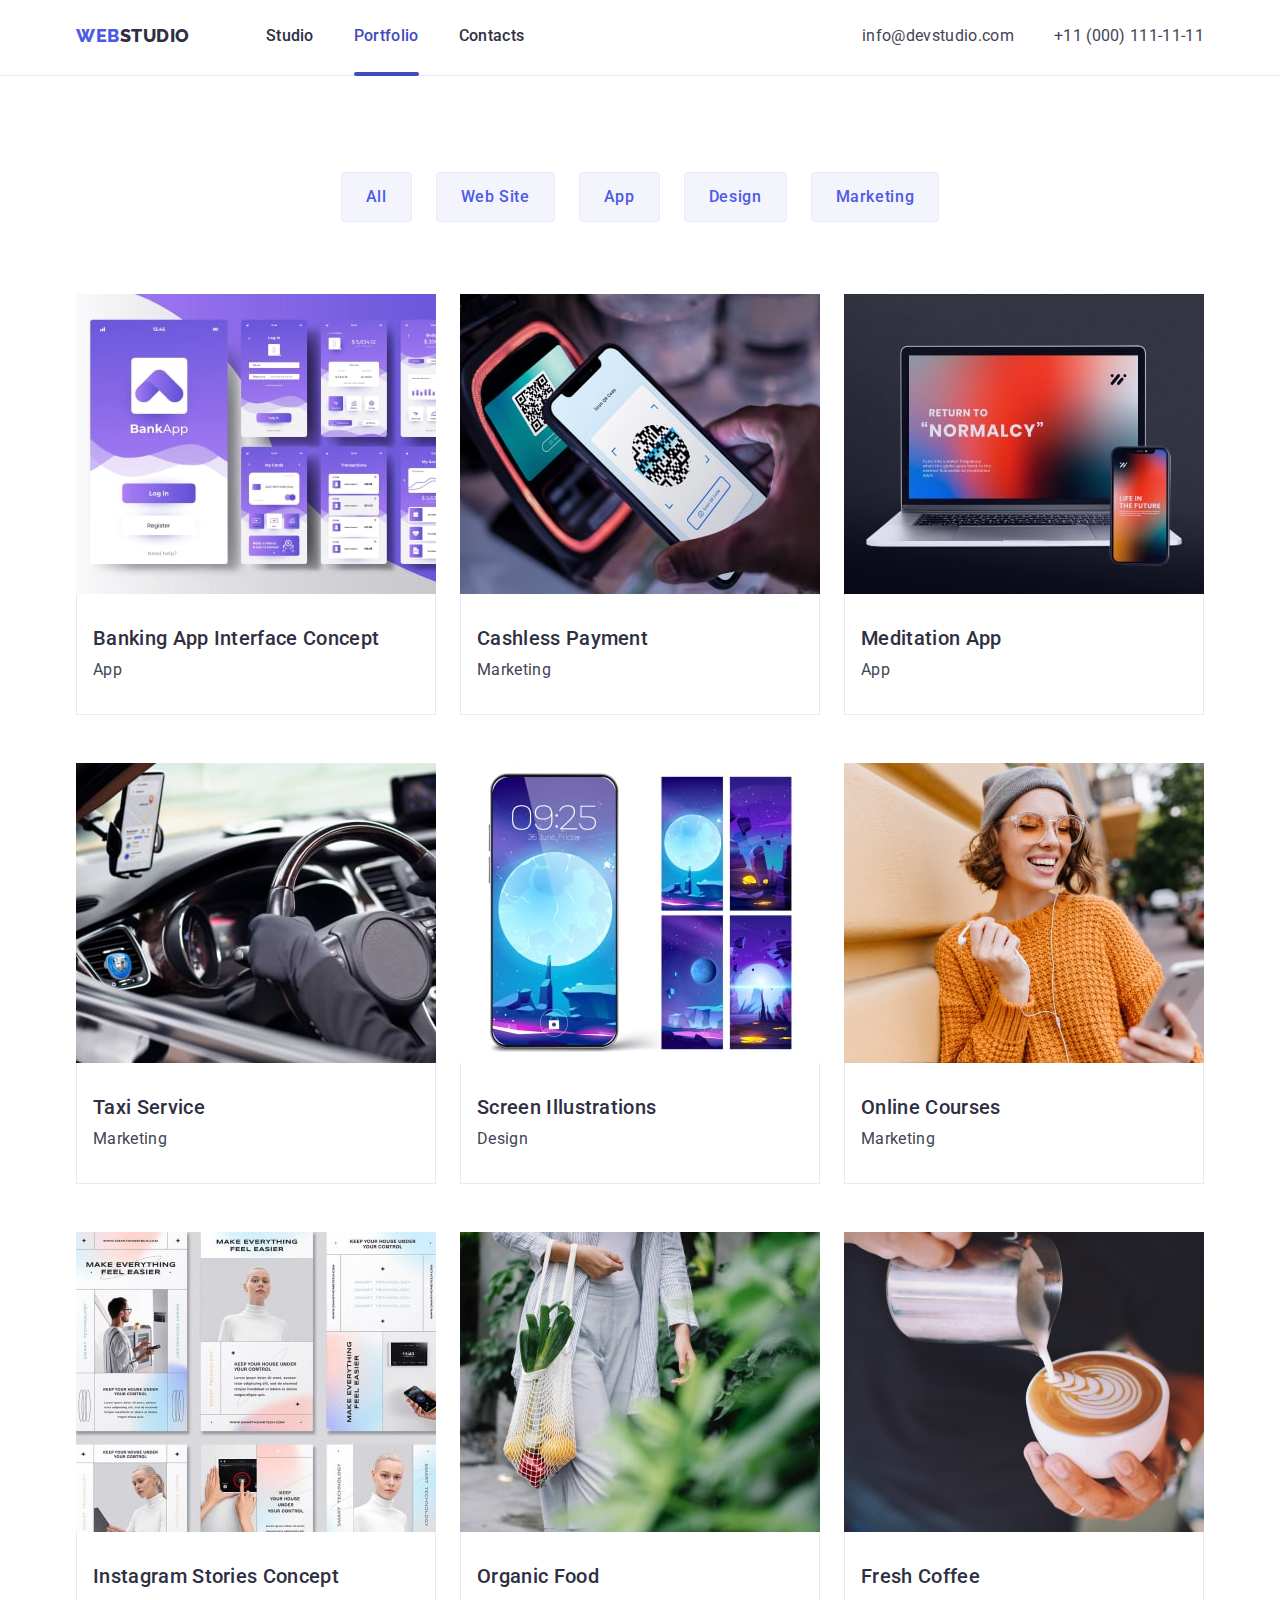
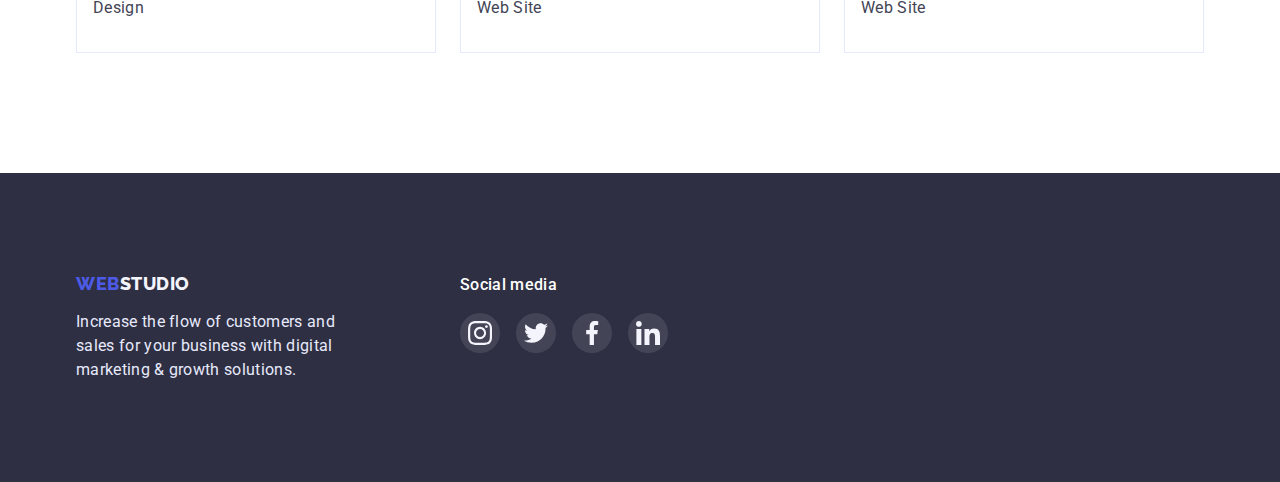
==== portfolio.html @ 33df3042 "Initial commit" ====
<!DOCTYPE html>
<html lang="en">
  <head>
    <meta charset="UTF-8" />
    <meta http-equiv="X-UA-Compatible" content="IE=edge" />
    <meta name="viewport" content="width=device-width, initial-scale=1.0" />
    <title>Portfolio</title>
    <link rel="preconnect" href="https://fonts.googleapis.com" />
    <link rel="preconnect" href="https://fonts.gstatic.com" crossorigin />
    <link
      href="https://fonts.googleapis.com/css2?family=Raleway:wght@800&family=Roboto:wght@400;500;700;900&display=swap"
      rel="stylesheet"
    />
    <link
      rel="stylesheet"
      href="https://cdnjs.cloudflare.com/ajax/libs/modern-normalize/1.1.0/modern-normalize.min.css"
    />
    <link rel="stylesheet" href="./css/styles.css" />
  </head>
  <body>
    <header class="header">
      <div class="container header-container">
        <nav class="header-navigation">
          <a href="./index.html" class="logo header-logo link"
            ><span class="accent">Web</span>Studio</a
          >
          <ul class="header-list list">
            <li class="header-item">
              <a href="./index.html" class="header-link link">Studio</a>
            </li>
            <li class="header-item">
              <a href="./portfolio.html" class="header-link link active"
                >Portfolio</a
              >
            </li>
            <li class="header-item">
              <a href="" class="header-link link">Contacts</a>
            </li>
          </ul>
        </nav>
        <address class="header-address">
          <ul class="address-list list">
            <li class="address-item">
              <a href="mailto:info@devstudio.com" class="header-mail link"
                >info@devstudio.com</a
              >
            </li>
            <li>
              <a href="tel:+110001111111" class="header-tel link"
                >+11 (000) 111-11-11</a
              >
            </li>
          </ul>
        </address>
      </div>
    </header>
    <main>
      <section class="examples section">
        <div class="container">
          <h1 class="visually-hidden">Work examples</h1>
          <ul class="examples-btn-list list">
            <li class="examples-btn-item">
              <button type="button" class="examples-btn">All</button>
            </li>
            <li class="examples-btn-item">
              <button type="button" class="examples-btn">Web Site</button>
            </li>
            <li class="examples-btn-item">
              <button type="button" class="examples-btn">App</button>
            </li>
            <li class="examples-btn-item">
              <button type="button" class="examples-btn">Design</button>
            </li>
            <li class="examples-btn-item">
              <button type="button" class="examples-btn">Marketing</button>
            </li>
          </ul>
          <ul class="examples-list list">
            <li class="examples-item">
              <a href="" class="examples-link link">
                <div class="examples-thumb">
                  <img
                  src="./images/img-pf-01.jpg"
                  alt="Project Card 1"
                  width="360"
                />
                <div class="examples-overlay">
                  <p class="examples-overlay-text">
                    14 Stylish and User-Friendly App Design Concepts · Task
                    Manager App · Calorie Tracker App · Exotic Fruit Ecommerce App
                    · Cloud Storage App
                  </p>
                </div>
                </div>
                <div class="card-border">
                  <h2 class="examples-item-title">
                    Banking App Interface Concept
                  </h2>
                  <p class="examples-text">App</p>
                </div>

              </a>
            </li>
            <li class="examples-item">
              <a href="" class="examples-link link">
                <div class="examples-thumb">
                  <img
                  src="./images/img-pf-02.jpg"
                  alt="Project Card 2"
                  width="360"
                />
                <div class="examples-overlay">
                  <p class="examples-overlay-text">
                    14 Stylish and User-Friendly App Design Concepts · Task
                    Manager App · Calorie Tracker App · Exotic Fruit Ecommerce App
                    · Cloud Storage App
                  </p>
                </div>
                </div>
                <div class="card-border">
                  <h2 class="examples-item-title">Cashless Payment</h2>
                  <p class="examples-text">Marketing</p>
                </div>
              </a>
            </li>
            <li class="examples-item">
              <a href="" class="examples-link link">
                <div class="examples-thumb">
                  <img
                  src="./images/img-pf-03.jpg"
                  alt="Project Card 3"
                  width="360"
                />
                <div class="examples-overlay">
                  <p class="examples-overlay-text">
                    14 Stylish and User-Friendly App Design Concepts · Task
                    Manager App · Calorie Tracker App · Exotic Fruit Ecommerce App
                    · Cloud Storage App
                  </p>
                </div>
                </div>
                <div class="card-border">
                  <h2 class="examples-item-title">Meditation App</h2>
                  <p class="examples-text">App</p>
                </div>
              </a>
            </li>
            <li class="examples-item">
              <a href="" class="examples-link link">
                <div class="examples-thumb">
                  <img
                  src="./images/img-pf-04.jpg"
                  alt="Project Card 4"
                  width="360"
                />
                <div class="examples-overlay">
                  <p class="examples-overlay-text">
                    14 Stylish and User-Friendly App Design Concepts · Task
                    Manager App · Calorie Tracker App · Exotic Fruit Ecommerce App
                    · Cloud Storage App
                  </p>
                </div>
                </div>
                <div class="card-border">
                  <h2 class="examples-item-title">Taxi Service</h2>
                  <p class="examples-text">Marketing</p>
                </div>
              </a>
            </li>
            <li class="examples-item">
              <a href="" class="examples-link link">
                <div class="examples-thumb">
                  <img
                  src="./images/img-pf-05.jpg"
                  alt="Project Card 5"
                  width="360"
                />
                <div class="examples-overlay">
                  <p class="examples-overlay-text">
                    14 Stylish and User-Friendly App Design Concepts · Task
                    Manager App · Calorie Tracker App · Exotic Fruit Ecommerce App
                    · Cloud Storage App
                  </p>
                </div>
                </div>
                <div class="card-border">
                  <h2 class="examples-item-title">Screen Illustrations</h2>
                  <p class="examples-text">Design</p>
                </div>
              </a>
            </li>
            <li class="examples-item">
              <a href="" class="examples-link link">
                <div class="examples-thumb">
                  <img
                  src="./images/img-pf-06.jpg"
                  alt="Project Card 6"
                  width="360"
                />
                <div class="examples-overlay">
                  <p class="examples-overlay-text">
                    14 Stylish and User-Friendly App Design Concepts · Task
                    Manager App · Calorie Tracker App · Exotic Fruit Ecommerce App
                    · Cloud Storage App
                  </p>
                </div>
                </div>
                <div class="card-border">
                  <h2 class="examples-item-title">Online Courses</h2>
                  <p class="examples-text">Marketing</p>
                </div>
              </a>
            </li>
            <li class="examples-item">
              <a href="" class="examples-link link">
                <div class="examples-thumb">
                  <img
                  src="./images/img-pf-07.jpg"
                  alt="Project Card 7"
                  width="360"
                />
                <div class="examples-overlay">
                  <p class="examples-overlay-text">
                    14 Stylish and User-Friendly App Design Concepts · Task
                    Manager App · Calorie Tracker App · Exotic Fruit Ecommerce App
                    · Cloud Storage App
                  </p>
                </div>
                </div>
                <div class="card-border">
                  <h2 class="examples-item-title">Instagram Stories Concept</h2>
                  <p class="examples-text">Design</p>
                </div>
              </a>
            </li>
            <li class="examples-item">
              <a href="" class="examples-link link">
                <div class="examples-thumb">
                  <img
                  src="./images/img-pf-08.jpg"
                  alt="Project Card 8"
                  width="360"
                />
                <div class="examples-overlay">
                  <p class="examples-overlay-text">
                    14 Stylish and User-Friendly App Design Concepts · Task
                    Manager App · Calorie Tracker App · Exotic Fruit Ecommerce App
                    · Cloud Storage App
                  </p>
                </div>
                </div>
                <div class="card-border">
                  <h2 class="examples-item-title">Organic Food</h2>
                  <p class="examples-text">Web Site</p>
                </div>
              </a>
            </li>
            <li class="examples-item">
              <a href="" class="examples-link link">
                <div class="examples-thumb">
                  <img
                  src="./images/img-pf-09.jpg"
                  alt="Project Card 9"
                  width="360"
                />
                <div class="examples-overlay">
                  <p class="examples-overlay-text">
                    14 Stylish and User-Friendly App Design Concepts · Task
                    Manager App · Calorie Tracker App · Exotic Fruit Ecommerce App
                    · Cloud Storage App
                  </p>
                </div>
                </div>
                <div class="card-border">
                  <h2 class="examples-item-title">Fresh Coffee</h2>
                  <p class="examples-text">Web Site</p>
                </div>
              </a>
            </li>
          </ul>
        </div>
      </section>
    </main>
    <footer class="footer">
      <div class="container footer-container">
        <div>
          <a href="./index.html" class="logo footer-logo link"
          ><span class="accent">Web</span>Studio</a
        >
        <p class="footer-text">
          Increase the flow of customers and sales for your business with
          digital marketing & growth solutions.
        </p>
        </div>
        <div class="footer-soc">
          <h4 class="footer-soc-title">Social media</h4>
          <ul class="footer-soc-list list">
            <li class="footer-soc-item">
              <a class="footer-soc-link link" href="">
                <svg class="footer-soc-icon" width="24" height="24">
                  <use href="./images/icons.svg#instagram" ></use>
                </svg>
              </a>
            </li>
            <li class="footer-soc-item">
              <a class="footer-soc-link link" href="">
                <svg class="footer-soc-icon" width="24" height="24">
                  <use href="./images/icons.svg#twitter" ></use>
                </svg>
              </a>
            </li>
            <li class="footer-soc-item">
              <a class="footer-soc-link link" href="">
                <svg class="footer-soc-icon" width="24" height="24">
                  <use href="./images/icons.svg#facebook" ></use>
                </svg>
              </a>
            </li>
            <li class="footer-soc-item">
              <a class="footer-soc-link link" href="">
                <svg class="footer-soc-icon" width="24" height="24">
                  <use href="./images/icons.svg#linkedin" ></use>
                </svg>
              </a>
            </li>
          </ul>
        </div>
      </div>
    </footer>
  </body>
</html>
---- css/styles.css ----
:root {
  --primary-text-color: #434455;
  --primary-bg-color: #e5e5e5;
  --title-text-color: #2e2f42;
  --accent-color: #4d5ae5;
  --hover-bg-color: #404bbf;
  --timing-function: cubic-bezier(0.4, 0, 0.2, 1);
  --time: 250ms;
}

body {
  color: var(--primary-text-color);
  font-family: 'Roboto', sans-serif;
  letter-spacing: 0.02em;
}

.link {
  text-decoration: none;
}

.list {
  list-style: none;
}

h1,
h2,
h3,
h4,
h5,
h6,
p {
  margin: 0;
}

ul {
  margin: 0;
  padding-left: 0;
}

.container {
  margin-left: auto;
  margin-right: auto;
  width: 1158px;
  padding-left: 15px;
  padding-right: 15px;
  /* outline: 2px solid tomato; */
}

.section {
  padding-top: 120px;
  padding-bottom: 120px;
}

img {
  display: block;
}

.visually-hidden {
  position: absolute;
  width: 1px;
  height: 1px;
  margin: -1px;
  border: 0;
  padding: 0;
  clip: rect(0 0 0 0);
  overflow: hidden;
}

/* --------HEADER-------- */

.header {
  border-bottom: 1px solid #e7e9fc;
  padding-top: 24px;
  padding-bottom: 27px;

  background-color: #ffffff;
}

.header-container {
  display: flex;
  justify-content: space-between;
  align-items: center;
}

.header-navigation {
  display: flex;
}

.logo {
  font-family: 'Raleway';
  font-weight: 800;
  letter-spacing: 0.03em;
  text-transform: uppercase;
}

.header-logo {
  margin-right: 76px;

  font-size: 18px;
  line-height: 1.33;
  color: #2e2f42;
  transition: color var(--time) var(--timing-function);
}

.logo .accent {
  color: var(--accent-color);
}

.logo:hover,
.logo:focus {
  color: var(--accent-color);
}

.header-list {
  display: flex;
}

.header-item:not(:last-child) {
  margin-right: 40px;
}

.header-item {
  position: relative;
}

.header-link {
  font-weight: 500;
  font-size: 16px;
  line-height: 1.5;
  color: var(--title-text-color);
  transition: color var(--time) var(--timing-function);
}

.header-link::after {
  position: absolute;
  content: '';
  left: 0;
  top: calc(100% + 24px);
  display: inline-block;
  width: 100%;
  height: 4px;
  border-radius: 2px;
  background-color: var(--hover-bg-color);
  opacity: 0;
}

.header-link:hover,
.header-link:focus {
  color: var(--hover-bg-color);
}

.header-link.active {
  color: var(--hover-bg-color);
}

.header-link.active::after {
  opacity: 1;
}

.header-mail,
.header-tel {
  font-style: normal;
  font-size: 16px;
  line-height: 1.5;
  color: inherit;
  transition: color var(--time) var(--timing-function);
}

.address-list {
  display: flex;
}

.address-item {
  margin-right: 40px;
}

.header-mail:hover,
.header-mail:focus,
.header-tel:hover,
.header-tel:focus {
  color: var(--hover-bg-color);
}

/* --------HERO-------- */

.overlay {
  max-width: 1440px;
  margin-left: auto;
  margin-right: auto;

  background-image: linear-gradient(
      rgba(46, 47, 66, 0.7),
      rgba(46, 47, 66, 0.7)
    ),
    url('../images/people-office.jpg');
  background-repeat: no-repeat;
  background-position: center;
  background-size: cover;
  background-color: #2e2f42;
}

.hero {
  padding-top: 188px;
  padding-bottom: 188px;

  text-align: center;
}

.hero-title {
  margin-bottom: 48px;

  font-size: 56px;
  line-height: calc(60 / 56);

  color: #ffffff;
}
.hero-btn {
  border-radius: 4px;
  border: none;
  padding: 16px 32px;

  font-family: inherit;
  font-weight: 500;
  font-size: 16px;
  line-height: 1.5;
  letter-spacing: 0.04em;
  color: #ffffff;
  background-color: var(--accent-color);
  box-shadow: 0px 4px 4px rgba(0, 0, 0, 0.15);

  cursor: pointer;

  transition: background-color var(--time) var(--timing-function);
}

.hero-btn:hover,
.hero-btn:focus {
  background-color: var(--hover-bg-color);
}

/* --------MODAL-------- */

.backdrop {
  position: fixed;
  top: 0;
  left: 0;
  width: 100%;
  height: 100%;
  background-color: rgba(46, 47, 66, 0.4);
  opacity: 1;
  visibility: visible;

  transition: opacity var(--time) var(--timing-function),
    visibility var(--time) var(--timing-function);
}

.modal {
  position: absolute;
  left: 50%;
  top: 50%;
  transform: translate(-50%, -50%) scale(1);

  width: 408px;
  height: 576px;
  border-radius: 4px;

  background-color: #fcfcfc;
  box-shadow: 0px 1px 1px rgba(0, 0, 0, 0.14), 0px 1px 3px rgba(0, 0, 0, 0.12),
    0px 2px 1px rgba(0, 0, 0, 0.2);
  opacity: 1;

  transition: transform var(--time) var(--timing-function);
}

.modal-btn {
  position: absolute;
  top: 24px;
  right: 24px;

  display: flex;
  justify-content: center;
  align-items: center;

  padding: 0;
  width: 24px;
  height: 24px;
  border-radius: 50%;

  color: #000000;
  background-color: #e7e9fc;
  border: 1px solid rgba(0, 0, 0, 0.1);

  transition: color var(--time) var(--timing-function),
    background-color var(--time) var(--timing-function);
}

.modal-btn-icon {
  fill: currentColor;
}

.modal-btn:hover,
.modal-btn:focus {
  color: #ffffff;
  background-color: var(--hover-bg-color);
  border-color: transparent;
}

.backdrop.is-hidden {
  visibility: hidden;
  opacity: 0;
  pointer-events: none;
}

.backdrop.is-hidden .modal {
  transform: translate(-50%, -50%) scale(1.1);
}

/* --------OUR ADVANTAGES-------- */



.benefits-list {
  display: flex;
  gap: 24px;
}

.benefits-item {
  flex-basis: calc((100% - 72px) / 4);
}

.benefits-thumb {
  height: 112px;
  padding-top: 24px;
  padding-bottom: 24px;
  margin-bottom: 8px;
  background: #f4f4fd;
  border-radius: 4px;
}

.benefits-icon {
  display: block;
  width: 64px;
  height: 64px;
  margin-left: auto;
  margin-right: auto;
}

.benefits-title {
  margin-bottom: 8px;

  font-weight: 500;
  font-size: 20px;
  line-height: 1.2;
  color: var(--title-text-color);
}
.benefits-item-text {
  font-size: 16px;
  line-height: 1.5;
}

/* --------WHAT ARE WE DOING-------- */

.case.section {
  padding-top: 0;
}

.case-title {
  margin-bottom: 72px;

  font-size: 36px;
  line-height: 1.11;
  text-align: center;
  text-transform: capitalize;
  color: var(--title-text-color);
}

.case-list {
  display: flex;
  justify-content: space-between;
}

/* --------OUR TEAM-------- */

.team {
  background-color: #f4f4fd;
}

.team-title {
  margin-bottom: 72px;

  font-size: 36px;
  line-height: 1.11;
  text-align: center;
  text-transform: capitalize;
  color: var(--title-text-color);
}

.team-list {
  display: flex;
  justify-content: space-between;
}

.team-item {
  padding-bottom: 32px;

  text-align: center;
  background: #ffffff;
  border-radius: 0px 0px 4px 4px;
  box-shadow: 0px 1px 6px rgba(46, 47, 66, 0.08),
    0px 1px 1px rgba(46, 47, 66, 0.16), 0px 2px 1px rgba(46, 47, 66, 0.08);
}

.team-item-title {
  margin-top: 32px;
  margin-bottom: 8px;

  font-weight: 500;
  font-size: 20px;
  line-height: 1.2;
  color: var(--title-text-color);
}

.team-item-text {
  font-size: 16px;
  line-height: 1.5;
}

.team-soc-list {
  display: flex;
  gap: 24px;
  justify-content: center;
  margin-top: 8px;
}

.team-soc-link {
  display: flex;
  width: 40px;
  height: 40px;
  justify-content: center;
  align-items: center;

  background-color: var(--accent-color);
  border-radius: 50%;

  transition: background-color var(--time) var(--timing-function);
}

.team-soc-link:hover,
.team-soc-link:focus {
  background-color: var(--hover-bg-color);
}

/* --------Customers-------- */

.customer-title {
  margin-bottom: 72px;

  font-size: 36px;
  line-height: 1.11;
  text-align: center;
  text-transform: capitalize;
  color: var(--title-text-color);
}

.customer-list {
  display: flex;
  gap: 24px;
  justify-content: center;
}

.customer-link {
  display: flex;
  width: 168px;
  height: 88px;
  justify-content: center;
  align-items: center;
  color: #8e8f99;

  border: 1px solid #8e8f99;
  border-radius: 4px;

  transition: color var(--time) var(--timing-function),
    border-color var(--time) var(--timing-function);
}

.customer-link:hover,
.customer-link:focus {
  color: var(--hover-bg-color);
  border-color: var(--hover-bg-color);
}

.customer-icon {
  fill: currentColor;
}

/* --------FOOTER-------- */

.footer {
  padding: 100px 0;

  background-color: var(--title-text-color);
}

.footer-container {
  display: flex;
}

.footer-logo {
  display: inline-block;
  margin-bottom: 16px;

  font-size: 18px;
  line-height: 1.17;
  color: #f4f4fd;
  transition: color var(--time) var(--timing-function);
}

.footer-text {
  width: 264px;

  font-size: 16px;
  line-height: 1.5;
  color: #e7e9fc;
}

.footer-soc {
  margin-left: 120px;
}

.footer-soc-title {
  margin-bottom: 16px;

  font-weight: 500;
  font-size: 16px;
  line-height: 1.5;
  color: #ffffff;
}

.footer-soc-list {
  display: flex;
  gap: 16px;
}

.footer-soc-link {
  display: flex;
  width: 40px;
  height: 40px;
  justify-content: center;
  align-items: center;

  background-color: rgba(255, 255, 255, 0.1);
  border-radius: 50%;

  transition: background-color var(--time) var(--timing-function);
}

.footer-soc-link:hover,
.footer-soc-link:focus {
  background-color: #31d0aa;
}

/* -------------PORTFOLIO PAGE------------- */

.examples.section {
  padding-top: 96px;
}

.examples-btn-list {
  display: flex;
  justify-content: center;
  margin-bottom: 72px;
}

.examples-btn-item:not(:last-child) {
  margin-right: 24px;
}

.examples-btn {
  padding: 12px 24px;
  border: 1px solid #e7e9fc;
  border-radius: 4px;

  font-family: inherit;
  font-weight: 500;
  font-size: 16px;
  line-height: 1.5;
  letter-spacing: 0.04em;
  color: var(--accent-color);
  background-color: #f4f4fd;

  cursor: pointer;

  transition: color var(--time) var(--timing-function),
    background-color var(--time) var(--timing-function),
    box-shadow var(--time) var(--timing-function),
    border-color var(--time) var(--timing-function);
}

.examples-btn:hover,
.examples-btn:focus {
  color: #ffffff;
  background-color: var(--hover-bg-color);
  border-color: transparent;

  box-shadow: 0px 3px 1px rgba(0, 0, 0, 0.1), 0px 2px 1px rgba(0, 0, 0, 0.08),
    0px 2px 2px rgba(0, 0, 0, 0.12);
}

.examples-list {
  display: flex;
  flex-wrap: wrap;
  row-gap: 48px;
  column-gap: 24px;
}

.examples-link {
  display: block;
  flex-basis: calc((100% - 48px) / 3);
  
  background-color: #ffffff;

  transition: box-shadow var(--time) var(--timing-function);
}

.examples-link:hover,
.examples-link:focus {
  box-shadow: 0px 1px 6px rgba(46, 47, 66, 0.08),
    0px 1px 1px rgba(46, 47, 66, 0.16), 0px 2px 1px rgba(46, 47, 66, 0.08);
}

.examples-item-title {
  margin-bottom: 8px;

  font-weight: 500;
  font-size: 20px;
  line-height: 1.2;
  color: var(--title-text-color);
}
.examples-text {
  font-size: 16px;
  line-height: 1.5;
  color: var(--primary-text-color);
}

.examples-thumb {
  position: relative;
  overflow: hidden;
}

.examples-overlay {
  position: absolute;
  top: 0;
  left: 0;
  width: 100%;
  height: 100%;

  padding: 40px 32px;
  background-color: var(--accent-color);

  transform: translateY(100%);
  transition: transform var(--time) var(--timing-function);
}

.examples-overlay-text {
  font-size: 16px;
  line-height: 1.5;
  color: #f4f4fd;
}

.examples-link:hover .examples-overlay,
.examples-link:focus .examples-overlay {
  transform: translateY(0);
}

.card-border {
  padding: 32px 16px 32px 16px;
  border-right: 1px solid #e7e9fc;
  border-bottom: 1px solid #e7e9fc;
  border-left: 1px solid #e7e9fc;
}
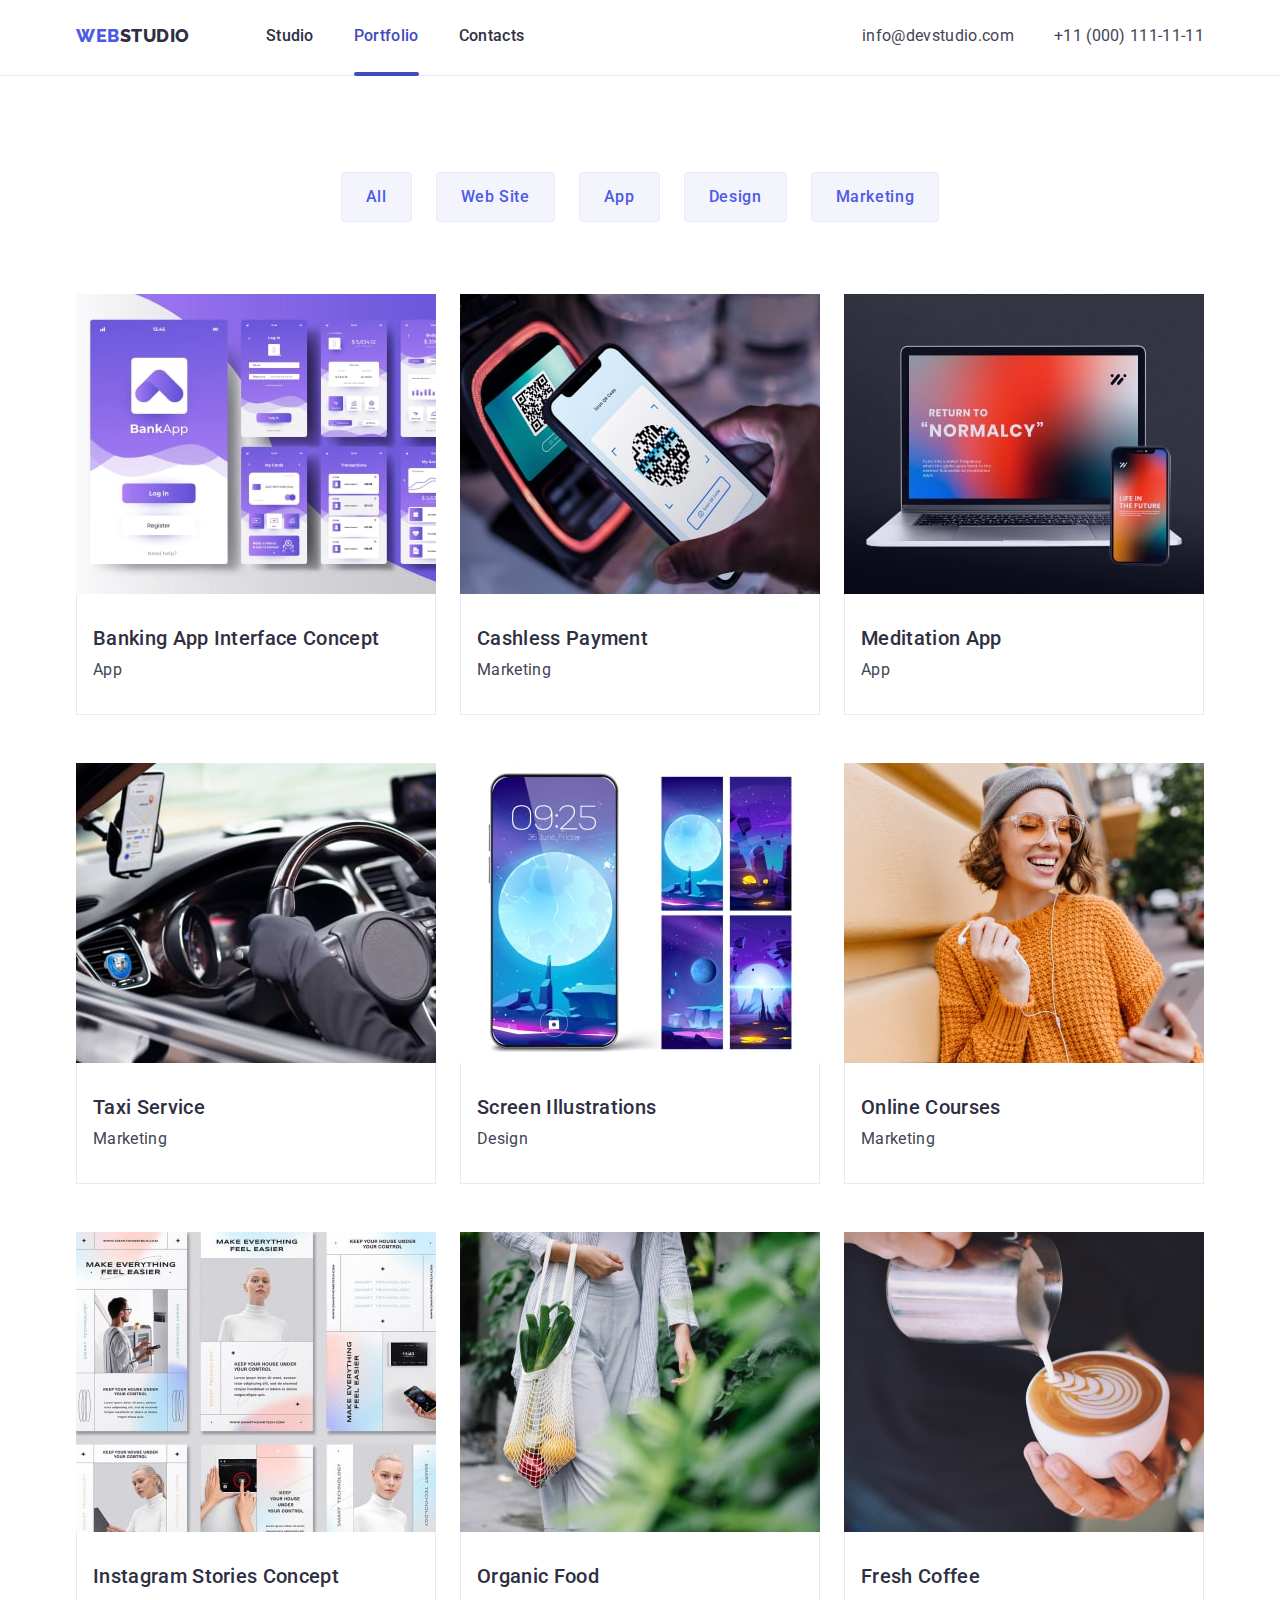
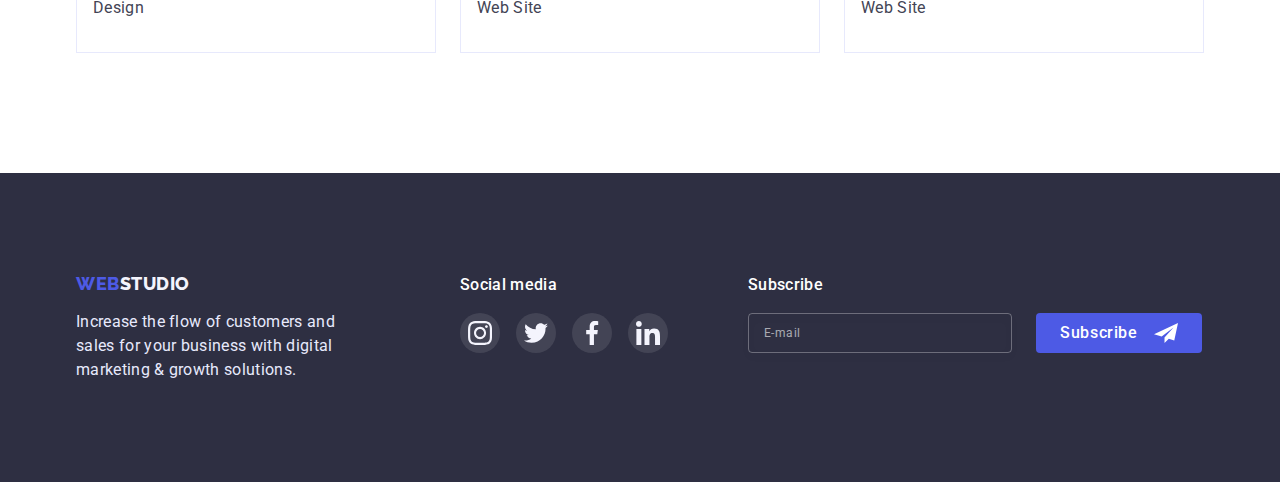
==== commit a2ec93c3: "Разметил и оформил формы" ====
--- a/portfolio.html
+++ b/portfolio.html
@@ -80,17 +80,17 @@
               <a href="" class="examples-link link">
                 <div class="examples-thumb">
                   <img
-                  src="./images/img-pf-01.jpg"
-                  alt="Project Card 1"
-                  width="360"
-                />
-                <div class="examples-overlay">
-                  <p class="examples-overlay-text">
-                    14 Stylish and User-Friendly App Design Concepts · Task
-                    Manager App · Calorie Tracker App · Exotic Fruit Ecommerce App
-                    · Cloud Storage App
-                  </p>
-                </div>
+                    src="./images/img-pf-01.jpg"
+                    alt="Project Card 1"
+                    width="360"
+                  />
+                  <div class="examples-overlay">
+                    <p class="examples-overlay-text">
+                      14 Stylish and User-Friendly App Design Concepts · Task
+                      Manager App · Calorie Tracker App · Exotic Fruit Ecommerce
+                      App · Cloud Storage App
+                    </p>
+                  </div>
                 </div>
                 <div class="card-border">
                   <h2 class="examples-item-title">
@@ -98,24 +98,23 @@
                   </h2>
                   <p class="examples-text">App</p>
                 </div>
-
-              </a>
-            </li>
-            <li class="examples-item">
-              <a href="" class="examples-link link">
-                <div class="examples-thumb">
-                  <img
-                  src="./images/img-pf-02.jpg"
-                  alt="Project Card 2"
-                  width="360"
-                />
-                <div class="examples-overlay">
-                  <p class="examples-overlay-text">
-                    14 Stylish and User-Friendly App Design Concepts · Task
-                    Manager App · Calorie Tracker App · Exotic Fruit Ecommerce App
-                    · Cloud Storage App
-                  </p>
-                </div>
+              </a>
+            </li>
+            <li class="examples-item">
+              <a href="" class="examples-link link">
+                <div class="examples-thumb">
+                  <img
+                    src="./images/img-pf-02.jpg"
+                    alt="Project Card 2"
+                    width="360"
+                  />
+                  <div class="examples-overlay">
+                    <p class="examples-overlay-text">
+                      14 Stylish and User-Friendly App Design Concepts · Task
+                      Manager App · Calorie Tracker App · Exotic Fruit Ecommerce
+                      App · Cloud Storage App
+                    </p>
+                  </div>
                 </div>
                 <div class="card-border">
                   <h2 class="examples-item-title">Cashless Payment</h2>
@@ -127,17 +126,17 @@
               <a href="" class="examples-link link">
                 <div class="examples-thumb">
                   <img
-                  src="./images/img-pf-03.jpg"
-                  alt="Project Card 3"
-                  width="360"
-                />
-                <div class="examples-overlay">
-                  <p class="examples-overlay-text">
-                    14 Stylish and User-Friendly App Design Concepts · Task
-                    Manager App · Calorie Tracker App · Exotic Fruit Ecommerce App
-                    · Cloud Storage App
-                  </p>
-                </div>
+                    src="./images/img-pf-03.jpg"
+                    alt="Project Card 3"
+                    width="360"
+                  />
+                  <div class="examples-overlay">
+                    <p class="examples-overlay-text">
+                      14 Stylish and User-Friendly App Design Concepts · Task
+                      Manager App · Calorie Tracker App · Exotic Fruit Ecommerce
+                      App · Cloud Storage App
+                    </p>
+                  </div>
                 </div>
                 <div class="card-border">
                   <h2 class="examples-item-title">Meditation App</h2>
@@ -149,17 +148,17 @@
               <a href="" class="examples-link link">
                 <div class="examples-thumb">
                   <img
-                  src="./images/img-pf-04.jpg"
-                  alt="Project Card 4"
-                  width="360"
-                />
-                <div class="examples-overlay">
-                  <p class="examples-overlay-text">
-                    14 Stylish and User-Friendly App Design Concepts · Task
-                    Manager App · Calorie Tracker App · Exotic Fruit Ecommerce App
-                    · Cloud Storage App
-                  </p>
-                </div>
+                    src="./images/img-pf-04.jpg"
+                    alt="Project Card 4"
+                    width="360"
+                  />
+                  <div class="examples-overlay">
+                    <p class="examples-overlay-text">
+                      14 Stylish and User-Friendly App Design Concepts · Task
+                      Manager App · Calorie Tracker App · Exotic Fruit Ecommerce
+                      App · Cloud Storage App
+                    </p>
+                  </div>
                 </div>
                 <div class="card-border">
                   <h2 class="examples-item-title">Taxi Service</h2>
@@ -171,17 +170,17 @@
               <a href="" class="examples-link link">
                 <div class="examples-thumb">
                   <img
-                  src="./images/img-pf-05.jpg"
-                  alt="Project Card 5"
-                  width="360"
-                />
-                <div class="examples-overlay">
-                  <p class="examples-overlay-text">
-                    14 Stylish and User-Friendly App Design Concepts · Task
-                    Manager App · Calorie Tracker App · Exotic Fruit Ecommerce App
-                    · Cloud Storage App
-                  </p>
-                </div>
+                    src="./images/img-pf-05.jpg"
+                    alt="Project Card 5"
+                    width="360"
+                  />
+                  <div class="examples-overlay">
+                    <p class="examples-overlay-text">
+                      14 Stylish and User-Friendly App Design Concepts · Task
+                      Manager App · Calorie Tracker App · Exotic Fruit Ecommerce
+                      App · Cloud Storage App
+                    </p>
+                  </div>
                 </div>
                 <div class="card-border">
                   <h2 class="examples-item-title">Screen Illustrations</h2>
@@ -193,17 +192,17 @@
               <a href="" class="examples-link link">
                 <div class="examples-thumb">
                   <img
-                  src="./images/img-pf-06.jpg"
-                  alt="Project Card 6"
-                  width="360"
-                />
-                <div class="examples-overlay">
-                  <p class="examples-overlay-text">
-                    14 Stylish and User-Friendly App Design Concepts · Task
-                    Manager App · Calorie Tracker App · Exotic Fruit Ecommerce App
-                    · Cloud Storage App
-                  </p>
-                </div>
+                    src="./images/img-pf-06.jpg"
+                    alt="Project Card 6"
+                    width="360"
+                  />
+                  <div class="examples-overlay">
+                    <p class="examples-overlay-text">
+                      14 Stylish and User-Friendly App Design Concepts · Task
+                      Manager App · Calorie Tracker App · Exotic Fruit Ecommerce
+                      App · Cloud Storage App
+                    </p>
+                  </div>
                 </div>
                 <div class="card-border">
                   <h2 class="examples-item-title">Online Courses</h2>
@@ -215,17 +214,17 @@
               <a href="" class="examples-link link">
                 <div class="examples-thumb">
                   <img
-                  src="./images/img-pf-07.jpg"
-                  alt="Project Card 7"
-                  width="360"
-                />
-                <div class="examples-overlay">
-                  <p class="examples-overlay-text">
-                    14 Stylish and User-Friendly App Design Concepts · Task
-                    Manager App · Calorie Tracker App · Exotic Fruit Ecommerce App
-                    · Cloud Storage App
-                  </p>
-                </div>
+                    src="./images/img-pf-07.jpg"
+                    alt="Project Card 7"
+                    width="360"
+                  />
+                  <div class="examples-overlay">
+                    <p class="examples-overlay-text">
+                      14 Stylish and User-Friendly App Design Concepts · Task
+                      Manager App · Calorie Tracker App · Exotic Fruit Ecommerce
+                      App · Cloud Storage App
+                    </p>
+                  </div>
                 </div>
                 <div class="card-border">
                   <h2 class="examples-item-title">Instagram Stories Concept</h2>
@@ -237,17 +236,17 @@
               <a href="" class="examples-link link">
                 <div class="examples-thumb">
                   <img
-                  src="./images/img-pf-08.jpg"
-                  alt="Project Card 8"
-                  width="360"
-                />
-                <div class="examples-overlay">
-                  <p class="examples-overlay-text">
-                    14 Stylish and User-Friendly App Design Concepts · Task
-                    Manager App · Calorie Tracker App · Exotic Fruit Ecommerce App
-                    · Cloud Storage App
-                  </p>
-                </div>
+                    src="./images/img-pf-08.jpg"
+                    alt="Project Card 8"
+                    width="360"
+                  />
+                  <div class="examples-overlay">
+                    <p class="examples-overlay-text">
+                      14 Stylish and User-Friendly App Design Concepts · Task
+                      Manager App · Calorie Tracker App · Exotic Fruit Ecommerce
+                      App · Cloud Storage App
+                    </p>
+                  </div>
                 </div>
                 <div class="card-border">
                   <h2 class="examples-item-title">Organic Food</h2>
@@ -259,17 +258,17 @@
               <a href="" class="examples-link link">
                 <div class="examples-thumb">
                   <img
-                  src="./images/img-pf-09.jpg"
-                  alt="Project Card 9"
-                  width="360"
-                />
-                <div class="examples-overlay">
-                  <p class="examples-overlay-text">
-                    14 Stylish and User-Friendly App Design Concepts · Task
-                    Manager App · Calorie Tracker App · Exotic Fruit Ecommerce App
-                    · Cloud Storage App
-                  </p>
-                </div>
+                    src="./images/img-pf-09.jpg"
+                    alt="Project Card 9"
+                    width="360"
+                  />
+                  <div class="examples-overlay">
+                    <p class="examples-overlay-text">
+                      14 Stylish and User-Friendly App Design Concepts · Task
+                      Manager App · Calorie Tracker App · Exotic Fruit Ecommerce
+                      App · Cloud Storage App
+                    </p>
+                  </div>
                 </div>
                 <div class="card-border">
                   <h2 class="examples-item-title">Fresh Coffee</h2>
@@ -285,12 +284,12 @@
       <div class="container footer-container">
         <div>
           <a href="./index.html" class="logo footer-logo link"
-          ><span class="accent">Web</span>Studio</a
-        >
-        <p class="footer-text">
-          Increase the flow of customers and sales for your business with
-          digital marketing & growth solutions.
-        </p>
+            ><span class="accent">Web</span>Studio</a
+          >
+          <p class="footer-text">
+            Increase the flow of customers and sales for your business with
+            digital marketing & growth solutions.
+          </p>
         </div>
         <div class="footer-soc">
           <h4 class="footer-soc-title">Social media</h4>
@@ -298,32 +297,47 @@
             <li class="footer-soc-item">
               <a class="footer-soc-link link" href="">
                 <svg class="footer-soc-icon" width="24" height="24">
-                  <use href="./images/icons.svg#instagram" ></use>
+                  <use href="./images/icons.svg#instagram"></use>
                 </svg>
               </a>
             </li>
             <li class="footer-soc-item">
               <a class="footer-soc-link link" href="">
                 <svg class="footer-soc-icon" width="24" height="24">
-                  <use href="./images/icons.svg#twitter" ></use>
+                  <use href="./images/icons.svg#twitter"></use>
                 </svg>
               </a>
             </li>
             <li class="footer-soc-item">
               <a class="footer-soc-link link" href="">
                 <svg class="footer-soc-icon" width="24" height="24">
-                  <use href="./images/icons.svg#facebook" ></use>
+                  <use href="./images/icons.svg#facebook"></use>
                 </svg>
               </a>
             </li>
             <li class="footer-soc-item">
               <a class="footer-soc-link link" href="">
                 <svg class="footer-soc-icon" width="24" height="24">
-                  <use href="./images/icons.svg#linkedin" ></use>
+                  <use href="./images/icons.svg#linkedin"></use>
                 </svg>
               </a>
             </li>
           </ul>
+        </div>
+        <div class="form-footer-container">
+          <p class="form-footer-caption">Subscribe</p>
+          <form class="form-footer">
+            <label class="form-footer-label">
+              <span class="footer-label-text">E-mail</span>
+              <input type="email" name="subscribe" class="form-footer-input" />
+            </label>
+            <button type="submit" class="form-footer-btn">
+              <span class="footer-btn-text">Subscribe</span>
+              <svg class="footer-btn-icon" width="24" height="24">
+                <use href="./images/icons.svg#send"></use>
+              </svg>
+            </button>
+          </form>
         </div>
       </div>
     </footer>
--- a/css/styles.css
+++ b/css/styles.css
@@ -260,8 +260,9 @@
   top: 50%;
   transform: translate(-50%, -50%) scale(1);
 
+  padding: 72px 24px 24px;
   width: 408px;
-  height: 576px;
+  /* height: 584px; */
   border-radius: 4px;
 
   background-color: #fcfcfc;
@@ -305,6 +306,155 @@
   border-color: transparent;
 }
 
+/* --------MODAL-FORM-------- */
+
+.form-order {
+}
+
+.form-caption {
+  margin-bottom: 16px;
+
+  font-weight: 500;
+  font-size: 16px;
+  line-height: 1.5;
+  color: var(--title-text-color);
+  text-align: center;
+}
+
+.input-label {
+  position: relative;
+
+  display: flex;
+  flex-direction: column;
+  margin-bottom: 8px;
+}
+
+.textarea-label {
+  display: flex;
+  flex-direction: column;
+  margin-bottom: 16px;
+}
+
+.label-text {
+  margin-bottom: 4px;
+
+  font-size: 12px;
+  line-height: calc(14 / 12);
+  color: #8e8f99;
+  letter-spacing: 0.01em;
+}
+
+.label-text.label-text-name {
+  letter-spacing: 0.04em;
+}
+
+.form-input {
+  height: 40px;
+  padding-left: 38px;
+
+  border: 1px solid rgba(33, 33, 33, 0.2);
+  border-radius: 4px;
+  outline: none;
+
+  transition: border-color var(--time) var(--timing-function);
+}
+
+.form-input:focus {
+  border-color: var(--accent-color);
+}
+
+.form-order-icon {
+  position: absolute;
+  left: 16px;
+  bottom: 20px;
+  transform: translateY(50%);
+  fill: var(--title-text-color);
+  transition: fill var(--time) var(--timing-function);
+}
+
+.form-input:focus + .form-order-icon {
+  fill: var(--accent-color);
+}
+
+.form-textarea {
+  height: 120px;
+  padding-left: 16px;
+  resize: none;
+
+  border: 1px solid rgba(33, 33, 33, 0.2);
+  border-radius: 4px;
+  outline: none;
+}
+
+.form-textarea:focus {
+  border-color: var(--accent-color);
+}
+
+.form-textarea::placeholder {
+  font-size: 12px;
+  line-height: calc(14 / 12);
+  letter-spacing: 0.04em;
+  color: rgba(117, 117, 117, 0.5);
+}
+
+.checkbox-label {
+  display: flex;
+  gap: 8px;
+  align-items: center;
+}
+
+.checkbox-border {
+  display: flex;
+  align-items: center;
+  justify-content: center;
+  width: 16px;
+  height: 16px;
+
+  color: transparent;
+  border: 1.25px solid #2e2f42;
+  border-radius: 2px;
+
+  transition: color var(--time) var(--timing-function),
+    background-color var(--time) var(--timing-function),
+    border-color var(--time) var(--timing-function);
+}
+
+.checkbox-icon {
+  fill: currentColor;
+}
+
+.form-checkbox:checked + .checkbox-border {
+  color: #f4f4fd;
+  background-color: var(--hover-bg-color);
+  border-color: transparent;
+}
+
+.form-checkbox:focus + .checkbox-border {
+  border-color: var(--hover-bg-color);
+  border-width: 2px;
+}
+
+.checkbox-label-text {
+  font-size: 12px;
+  line-height: calc(14 / 12);
+  letter-spacing: 0.04em;
+
+  color: #757575;
+}
+
+.checkbox-label-text .label-text-link {
+  line-height: calc(16 / 12);
+  color: var(--accent-color);
+}
+
+.form-order-btn {
+  display: block;
+  min-width: 169px;
+  margin-top: 24px;
+  margin-left: auto;
+  margin-right: auto;
+}
+
 .backdrop.is-hidden {
   visibility: hidden;
   opacity: 0;
@@ -316,8 +466,6 @@
 }
 
 /* --------OUR ADVANTAGES-------- */
-
-
 
 .benefits-list {
   display: flex;
@@ -527,7 +675,8 @@
   margin-left: 120px;
 }
 
-.footer-soc-title {
+.footer-soc-title,
+.form-footer-caption {
   margin-bottom: 16px;
 
   font-weight: 500;
@@ -557,6 +706,81 @@
 .footer-soc-link:hover,
 .footer-soc-link:focus {
   background-color: #31d0aa;
+}
+
+/* --------FOOTER-FORM-------- */
+
+.form-footer-container {
+  margin-left: 80px;
+}
+
+.form-footer {
+  display: flex;
+  align-items: center;
+}
+
+.form-footer-label {
+  position: relative;
+}
+
+.footer-label-text {
+  position: absolute;
+  left: 16px;
+  top: 50%;
+  transform: translateY(-50%);
+
+  font-size: 12px;
+  line-height: 2;
+  letter-spacing: 0.04em;
+
+  color: rgba(255, 255, 255, 0.6);
+}
+
+.form-footer-input {
+  width: 264px;
+  height: 40px;
+  padding-left: 68px;
+  color: #ffffff;
+
+  border: 1px solid rgba(255, 255, 255, 0.3);
+  filter: drop-shadow(0px 4px 4px rgba(0, 0, 0, 0.15));
+  border-radius: 4px;
+  background-color: transparent;
+}
+
+.form-footer-btn {
+  display: flex;
+  align-items: center;
+  margin-left: 24px;
+  padding: 8px 24px;
+
+  border-radius: 4px;
+  border: none;
+
+  font-family: inherit;
+  font-weight: 500;
+  font-size: 16px;
+  line-height: 1.5;
+  letter-spacing: 0.04em;
+  color: #ffffff;
+  background-color: var(--accent-color);
+
+  cursor: pointer;
+
+  transition: background-color var(--time) var(--timing-function);
+}
+
+.form-footer-btn:hover,
+.form-footer-btn:focus {
+  background-color: var(--hover-bg-color);
+}
+
+.footer-btn-text {
+  margin-right: 16px;
+}
+
+.footer-btn-icon {
+  fill: currentColor;
 }
 
 /* -------------PORTFOLIO PAGE------------- */
@@ -616,7 +840,7 @@
 .examples-link {
   display: block;
   flex-basis: calc((100% - 48px) / 3);
-  
+
   background-color: #ffffff;
 
   transition: box-shadow var(--time) var(--timing-function);
@@ -626,6 +850,7 @@
 .examples-link:focus {
   box-shadow: 0px 1px 6px rgba(46, 47, 66, 0.08),
     0px 1px 1px rgba(46, 47, 66, 0.16), 0px 2px 1px rgba(46, 47, 66, 0.08);
+  outline: none;
 }
 
 .examples-item-title {
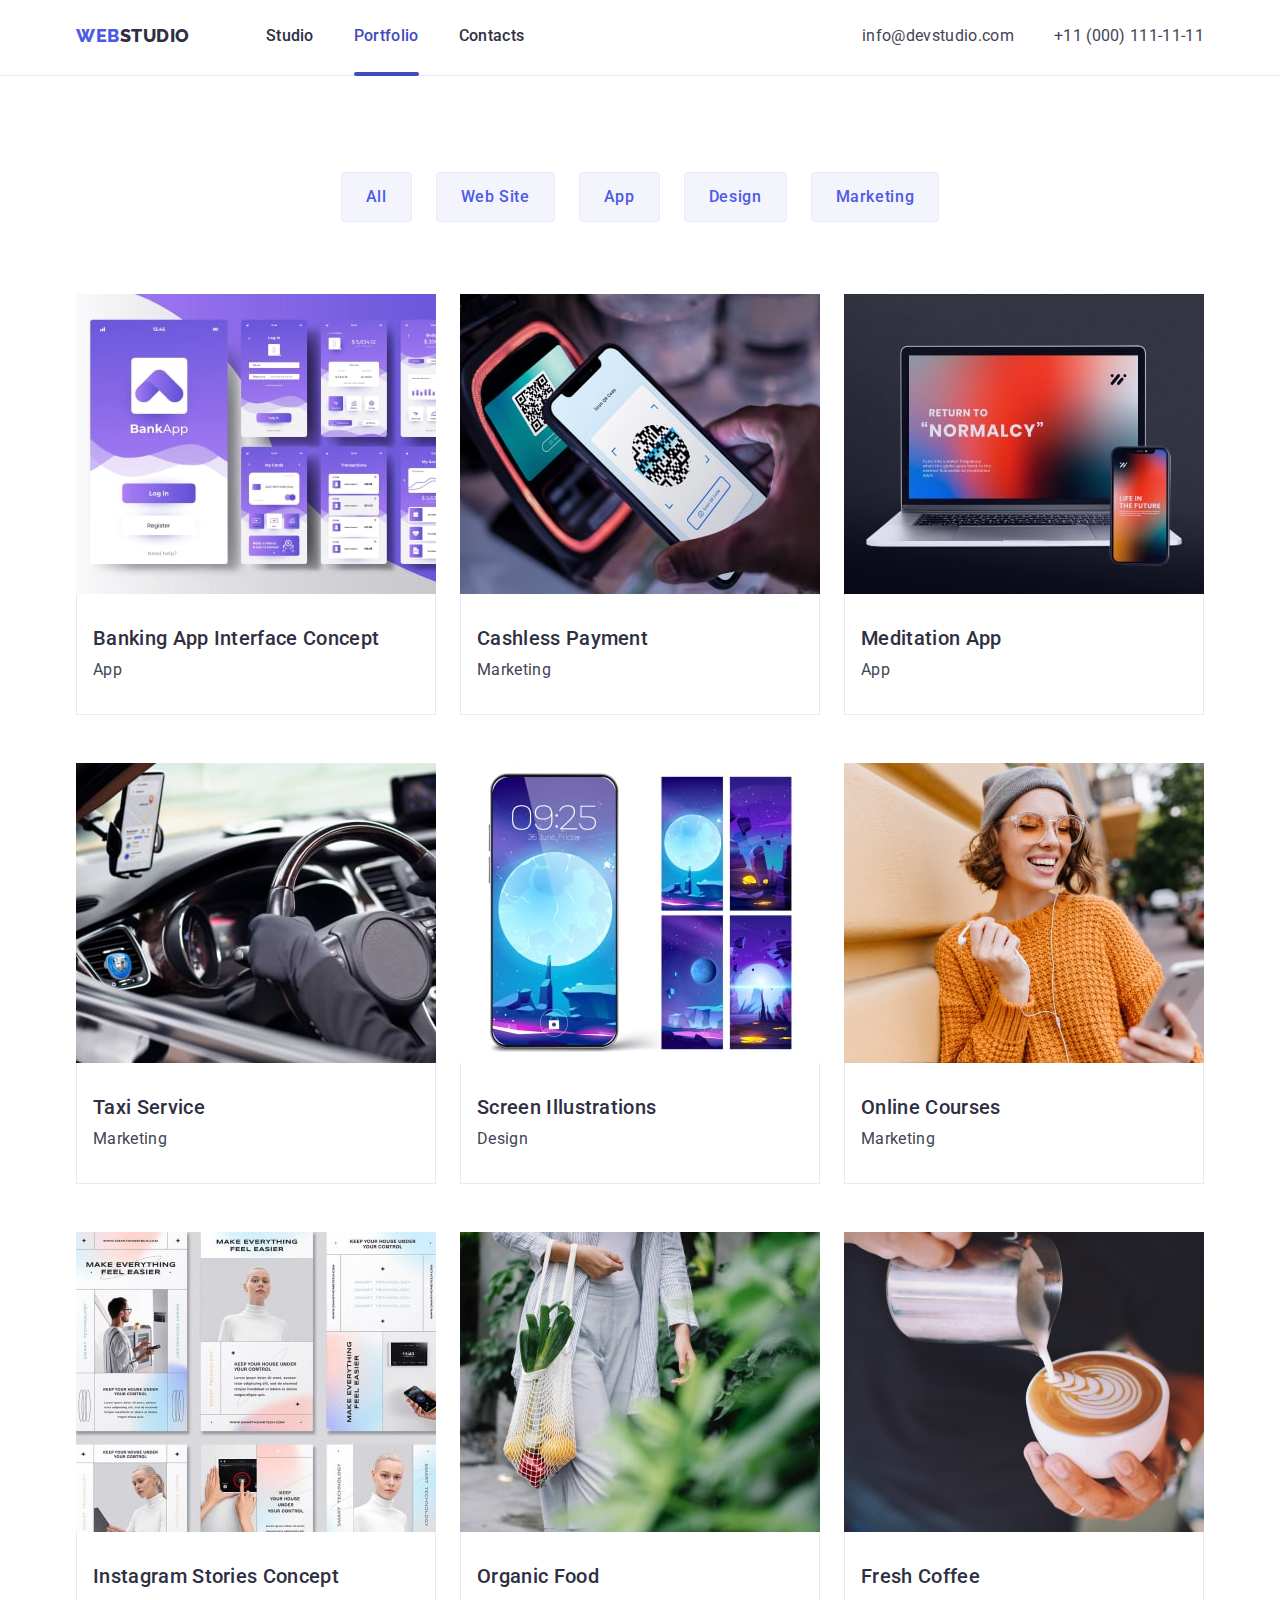
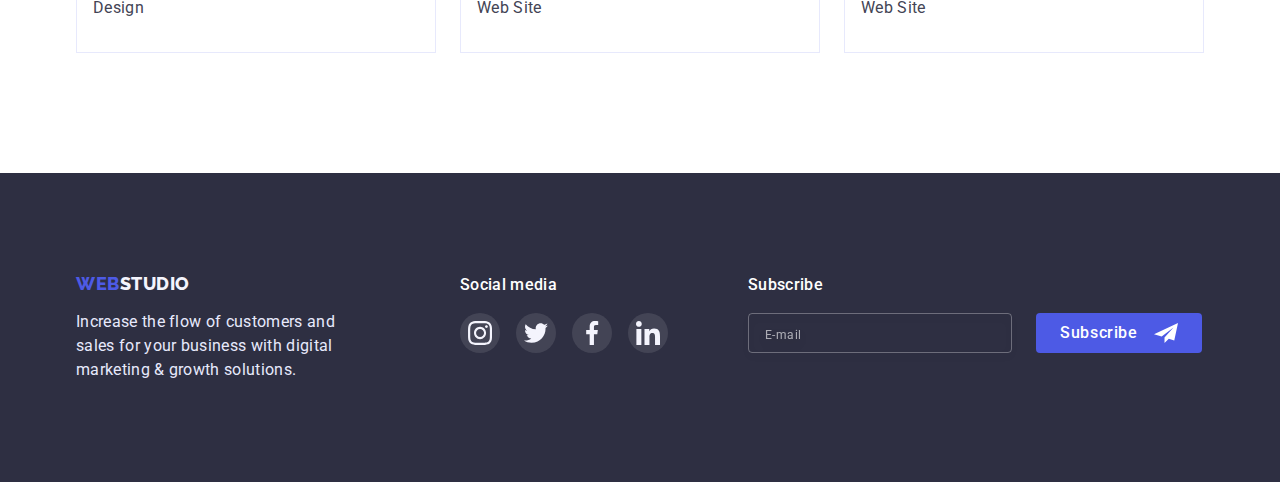
==== commit 04c5a185: "Исправил плейсхолдеры и кнопку закрытия модалки" ====
--- a/portfolio.html
+++ b/portfolio.html
@@ -328,8 +328,12 @@
           <p class="form-footer-caption">Subscribe</p>
           <form class="form-footer">
             <label class="form-footer-label">
-              <span class="footer-label-text">E-mail</span>
-              <input type="email" name="subscribe" class="form-footer-input" />
+              <input
+                type="email"
+                name="subscribe"
+                placeholder="E-mail"
+                class="form-footer-input"
+              />
             </label>
             <button type="submit" class="form-footer-btn">
               <span class="footer-btn-text">Subscribe</span>
--- a/css/styles.css
+++ b/css/styles.css
@@ -293,6 +293,8 @@
 
   transition: color var(--time) var(--timing-function),
     background-color var(--time) var(--timing-function);
+
+  cursor: pointer;
 }
 
 .modal-btn-icon {
@@ -720,32 +722,26 @@
 }
 
 .form-footer-label {
-  position: relative;
-}
-
-.footer-label-text {
-  position: absolute;
-  left: 16px;
-  top: 50%;
-  transform: translateY(-50%);
-
-  font-size: 12px;
-  line-height: 2;
-  letter-spacing: 0.04em;
-
-  color: rgba(255, 255, 255, 0.6);
 }
 
 .form-footer-input {
   width: 264px;
   height: 40px;
-  padding-left: 68px;
+  padding-left: 16px;
+
   color: #ffffff;
 
   border: 1px solid rgba(255, 255, 255, 0.3);
   filter: drop-shadow(0px 4px 4px rgba(0, 0, 0, 0.15));
   border-radius: 4px;
   background-color: transparent;
+}
+
+.form-footer-input::placeholder {
+  font-size: 12px;
+  line-height: 2;
+  letter-spacing: 0.04em;
+  color: rgba(255, 255, 255, 0.6);
 }
 
 .form-footer-btn {
